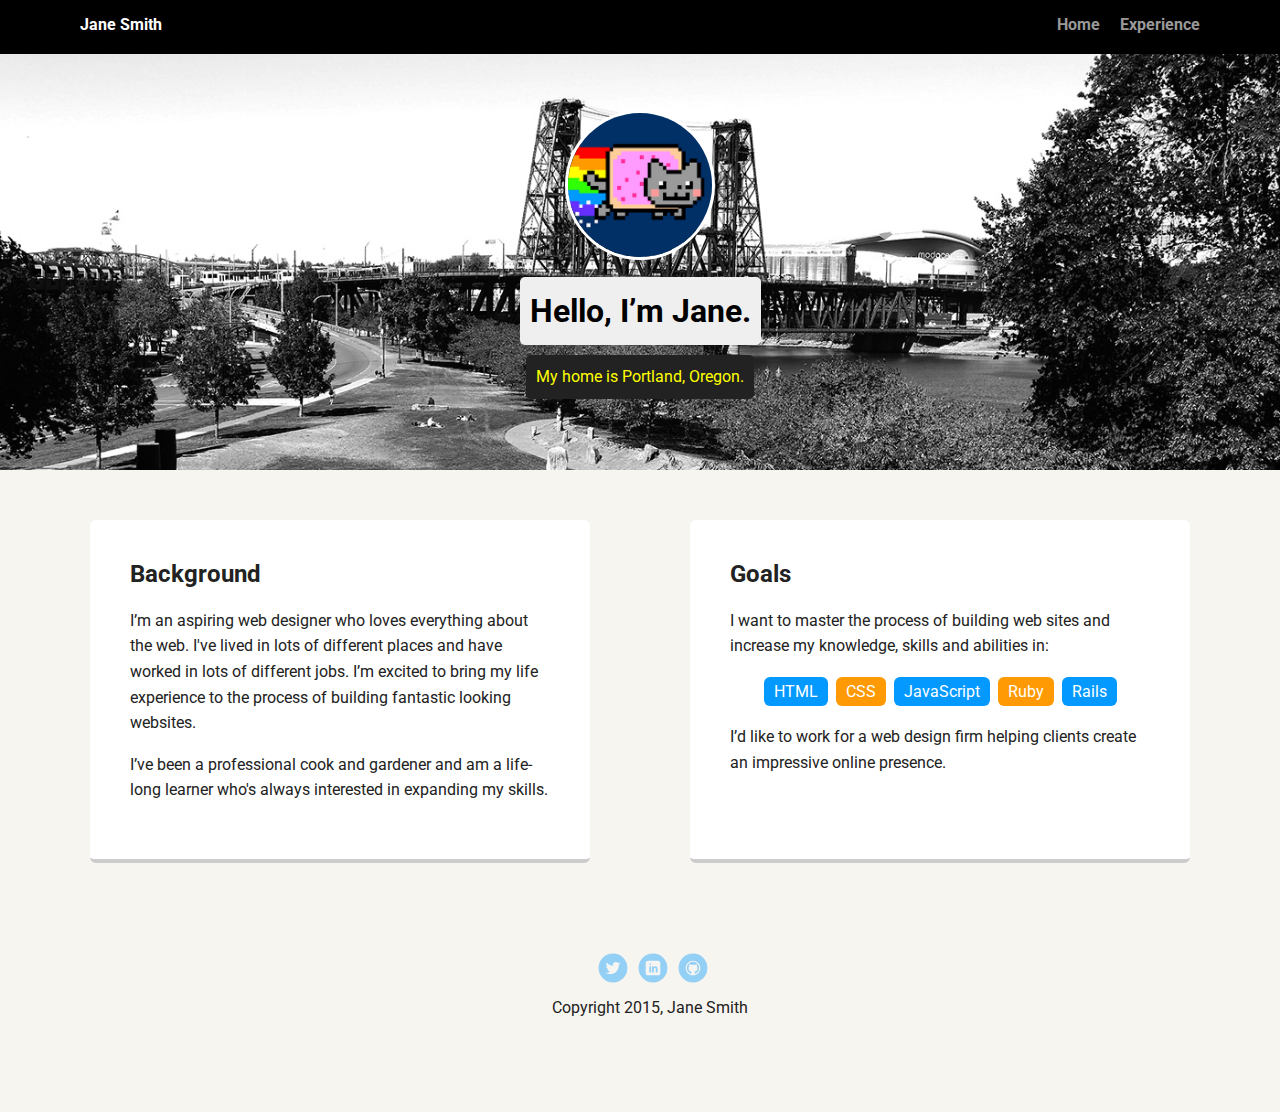
==== index.html @ 47f17caf "Added project starter files" ====
<!doctype html>
<html lang="en">
<head>
  <meta charset="utf-8">
  <title>Jane Smith's Profile</title>
  <meta name="viewport" content="width=device-width, initial-scale=1.0">
  <link rel="stylesheet" href="styles.css">
  <link href="https://fonts.googleapis.com/css?family=Muli%7CRoboto:400,300,500,700,900" rel="stylesheet"></head>
  <body>

    <div class="main-nav">
        <ul class="nav">
          <li class="name">Jane Smith</li>
          <li><a href="#">Home</a></li>
          <li><a href="#">Experience</a></li>
        </ul>
    </div>

    <header>
      <img src="images/me.png" alt="Drawing of Jane Smith" class="profile-image">
      <h1 class="tag name">Hello, I’m Jane.</h1>
      <p class="tag location">My home is Portland, Oregon.</p>
    </header>

    <main class="flex">
      <div class="card">
        <h2>Background</h2>
        <p>I’m an aspiring web designer who loves everything about the web. I've lived in lots of different places and have worked in lots of different jobs. I’m excited to bring my life experience to the process of building fantastic looking websites.</p>
        <p>I’ve been a professional cook and gardener and am a life-long learner who's always interested in expanding my skills.</p>
      </div> 

      <div class="card">
        <h2>Goals</h2>
        <p>I want to master the process of building web sites and increase my knowledge, skills and abilities in:</p>
        <ul class="skills">
          <li>HTML</li>
          <li>CSS</li>
          <li>JavaScript</li>
          <li>Ruby</li>
          <li>Rails</li>
        </ul>
        <p>I’d like to work for a web design firm helping clients create an impressive online presence.</p>
      </div> 

    </main>
    <footer>
      <ul>
        <li><a href="#" class="social twitter">Twitter</a></li>
        <li><a href="#" class="social linkedin">LinkedIn</a></li>
        <li><a href="#" class="social github">Github</a></li>
      </ul>
      <p class="copyright">Copyright 2015, Jane Smith</p>
    </footer>
  </body>
  </html>
---- styles.css ----
/* Global Layout Set-up */
* { 
  box-sizing: border-box;
}
  
body {
  margin: 0;
  padding: 0;
  text-align: center;
  font-family: 'Roboto', sans-serif;
  color: #222;
  background: #f7f5f0;
}
/* Link Styles */

a {
  text-decoration: none;
  color: #999;
}
a:hover {
  color: #6633ff;
}

/* Section Styles */

.main-nav {
  width: 100%;
  background: black;
  min-height: 30px;
  padding: 10px;
  position: fixed;
  text-align: center;
}
.nav {
  display: flex;
  justify-content: space-around;
  font-weight: 700;
  list-style-type: none;
  margin: 0 auto;
  padding: 0;
}

.nav .name {
    display: block;
    margin-right: auto;
    color: white;
}
.nav li {
  padding: 5px 10px 10px 10px;
}
.nav a {
  transition: all .5s;
}
.nav a:hover {
  color: white
}

header {
  text-align: center;
  background: url('images/portland.jpg') no-repeat top center ;
  background-size: cover;
  overflow: hidden;
  padding-top: 60px;
}
header {
  line-height: 1.5;
}
header .profile-image {
  margin-top: 50px;
  width: 150px;
  height: 150px;
  border-radius: 50%;
  border: 3px solid white;
  transition: all .5s;
}
header .profile-image:hover {
  transform: scale(1.2) rotate(5deg);
}
.tag {
  background-color: #efefef;
  color: black;
  padding: 10px;
  border-radius: 5px;
  display: table;
  margin: 10px auto;
} 
.location {
  background-color: #222;
  color: yellow;
}
.card {
  margin: 30px;
  padding: 20px 40px 40px;
  max-width: 500px;
  text-align: left;
  background: #fff;
  border-bottom: 4px solid #ccc;
  border-radius: 6px;
  transition: all .5s;
}
.card:hover {
  border-color: #ff99ff;
}

ul.skills {
  padding: 0;
  text-align: center;
}

.skills li {
  border-radius: 6px;
  display: inline-block;
  background: #ff9904;
  color: white;
  padding: 5px 10px;
  margin: 2px;
}

.skills li:nth-child(odd) {
  background: #0399ff;
}

footer {
  width: 100%;
  min-height: 30px;
  padding: 20px 0 40px 20px;
}

footer .copyright {
  top: -8px;
  font-size: .75em;
}

footer ul {
  list-style-type: none;
  margin: 0;
  padding: 0;
}

footer ul li {
  display: inline-block;
}

a.social {
  display: inline-block;
  text-indent: -9999px;
  margin-left: 5px;
  width: 30px;
  height: 30px;
  background-size: 30px 30px;
  opacity: .4;
  transition: all .5s;
}
a.twitter {
  background-image: url(images/twitter.svg);
}
a.linkedin {
  background-image: url(images/linkedin.svg);
}
a.github {
  background-image: url(images/github.svg);
}
a.social:hover {
  opacity: 1;
}
.clearfix {
  clear: both;
}

/* Styles for larger screens */
@media screen and (min-width: 720px) {
  
  .flex {
      display: -ms-flexbox;      /* TWEENER - IE 10 */
      display: flex; 
      max-width: 1200px;
      -ms-flex-pack: distribute;
      justify-content: space-around;
      margin: 0 auto;
  }

  header {
    min-height: 470px;
  }

  .nav {
    max-width: 1200px;
    padding: 0 30px;
  }


  main {
    padding-top: 20px;
  }

  main p {
    line-height: 1.6em;
  }

  footer {
    font-size: 1.3em;
    max-width: 1200px;
    margin: 40px auto;
  }

}
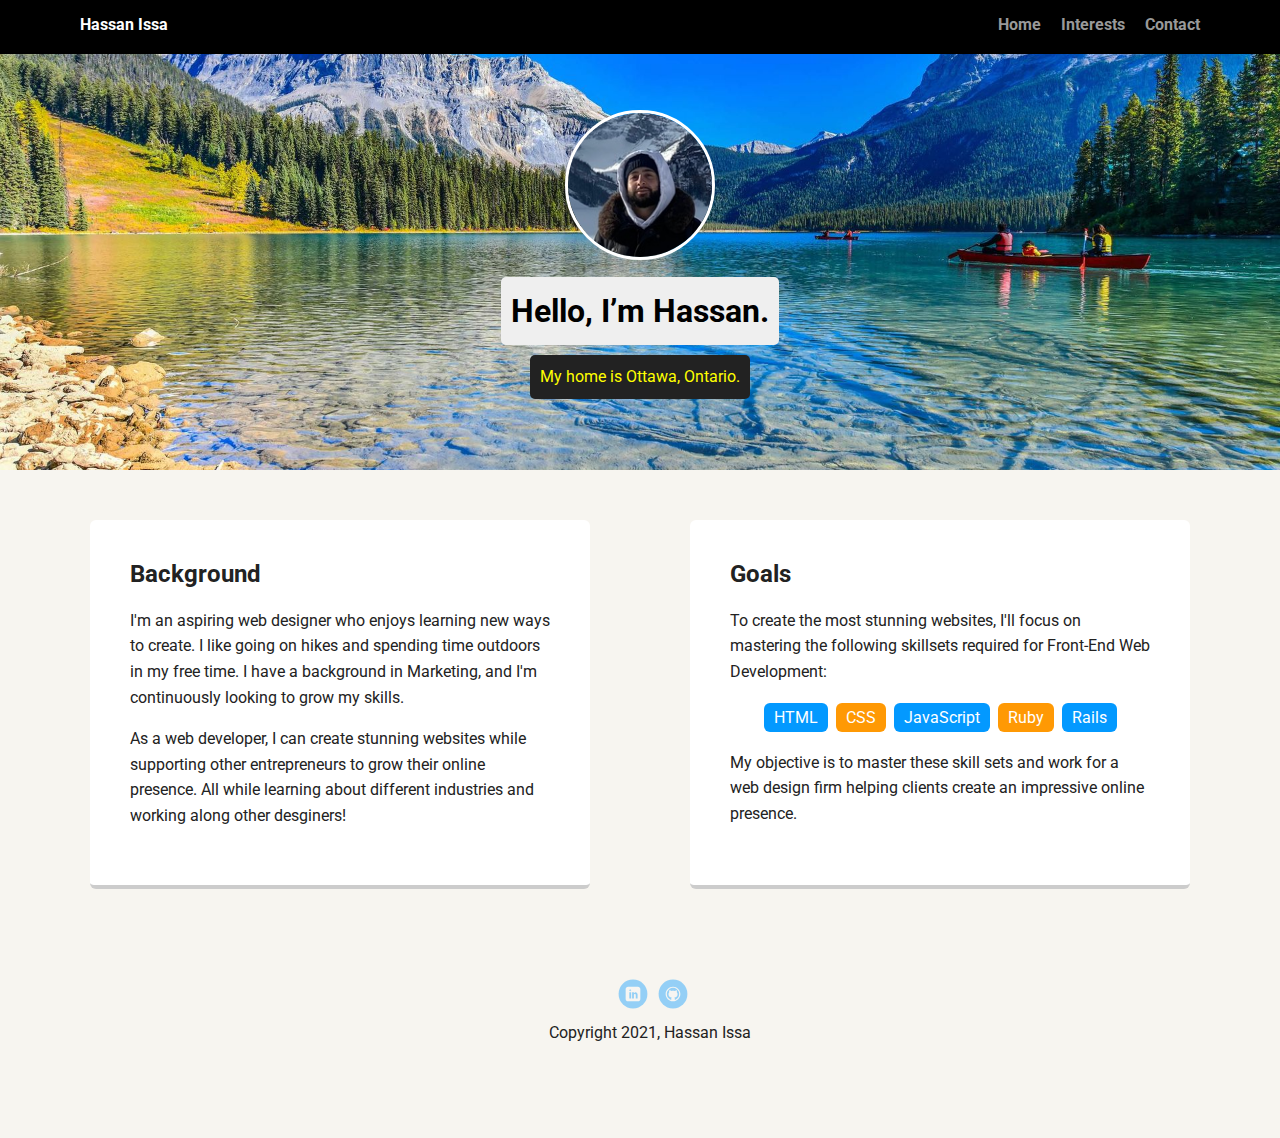
==== commit 5577e2d3: "updated" ====
--- a/index.html
+++ b/index.html
@@ -2,36 +2,37 @@
 <html lang="en">
 <head>
   <meta charset="utf-8">
-  <title>Jane Smith's Profile</title>
+  <title>Hassan Issa's Profile</title>
   <meta name="viewport" content="width=device-width, initial-scale=1.0">
   <link rel="stylesheet" href="styles.css">
   <link href="https://fonts.googleapis.com/css?family=Muli%7CRoboto:400,300,500,700,900" rel="stylesheet"></head>
   <body>
 
-    <div class="main-nav">
+    <nav class="header-nav">
         <ul class="nav">
-          <li class="name">Jane Smith</li>
-          <li><a href="#">Home</a></li>
-          <li><a href="#">Experience</a></li>
+          <li class="name">Hassan Issa</li>
+          <li><a href="index.html">Home</a></li>
+          <li><a href="interests.html">Interests</a></li>
+          <li><a href="Contact.html">Contact</a></li>
         </ul>
-    </div>
+    </nav>
 
     <header>
-      <img src="images/me.png" alt="Drawing of Jane Smith" class="profile-image">
-      <h1 class="tag name">Hello, I’m Jane.</h1>
-      <p class="tag location">My home is Portland, Oregon.</p>
+      <img src="images/new_profile_pic.jpg" alt="Drawing of Hassan Issa" class="profile-image">
+      <h1 class="tag name">Hello, I’m Hassan.</h1>
+      <p class="tag location">My home is Ottawa, Ontario.</p>
     </header>
 
     <main class="flex">
-      <div class="card">
+      <section class="card">
         <h2>Background</h2>
-        <p>I’m an aspiring web designer who loves everything about the web. I've lived in lots of different places and have worked in lots of different jobs. I’m excited to bring my life experience to the process of building fantastic looking websites.</p>
-        <p>I’ve been a professional cook and gardener and am a life-long learner who's always interested in expanding my skills.</p>
-      </div> 
+        <p>I'm an aspiring web designer who enjoys learning new ways to create. I like going on hikes and spending time outdoors in my free time. I have a background in Marketing, and I'm continuously looking to grow my skills. </p>
+        <p>As a web developer, I can create stunning websites while supporting other entrepreneurs to grow their online presence.  All while learning about different industries and working along other desginers!</p>
+      </section> 
 
-      <div class="card">
+      <section class="card">
         <h2>Goals</h2>
-        <p>I want to master the process of building web sites and increase my knowledge, skills and abilities in:</p>
+        <p>To create the most stunning websites, I'll focus on mastering the following skillsets required for Front-End Web Development:  </p>
         <ul class="skills">
           <li>HTML</li>
           <li>CSS</li>
@@ -39,17 +40,16 @@
           <li>Ruby</li>
           <li>Rails</li>
         </ul>
-        <p>I’d like to work for a web design firm helping clients create an impressive online presence.</p>
-      </div> 
+        <p>My objective is to master these skill sets and work for a web design firm helping clients create an impressive online presence. </p>
+      </section> 
 
     </main>
     <footer>
       <ul>
-        <li><a href="#" class="social twitter">Twitter</a></li>
-        <li><a href="#" class="social linkedin">LinkedIn</a></li>
-        <li><a href="#" class="social github">Github</a></li>
+        <li><a href="https://www.linkedin.com/in/hassanissa2/" class="social linkedin">LinkedIn</a></li>
+        <li><a href="https://github.com/Hassan2825/" class="social github">Github</a></li>
       </ul>
-      <p class="copyright">Copyright 2015, Jane Smith</p>
+      <p class="copyright">Copyright 2021, Hassan Issa</p>
     </footer>
   </body>
   </html>
--- a/styles.css
+++ b/styles.css
@@ -23,7 +23,7 @@
 
 /* Section Styles */
 
-.main-nav {
+.header-nav {
   width: 100%;
   background: black;
   min-height: 30px;
@@ -57,7 +57,7 @@
 
 header {
   text-align: center;
-  background: url('images/portland.jpg') no-repeat top center ;
+  background: url('images/new_backgorund.jpg') no-repeat top center ;
   background-size: cover;
   overflow: hidden;
   padding-top: 60px;
@@ -74,7 +74,7 @@
   transition: all .5s;
 }
 header .profile-image:hover {
-  transform: scale(1.2) rotate(5deg);
+  transform: scale(2) rotate(360deg);
 }
 .tag {
   background-color: #efefef;
